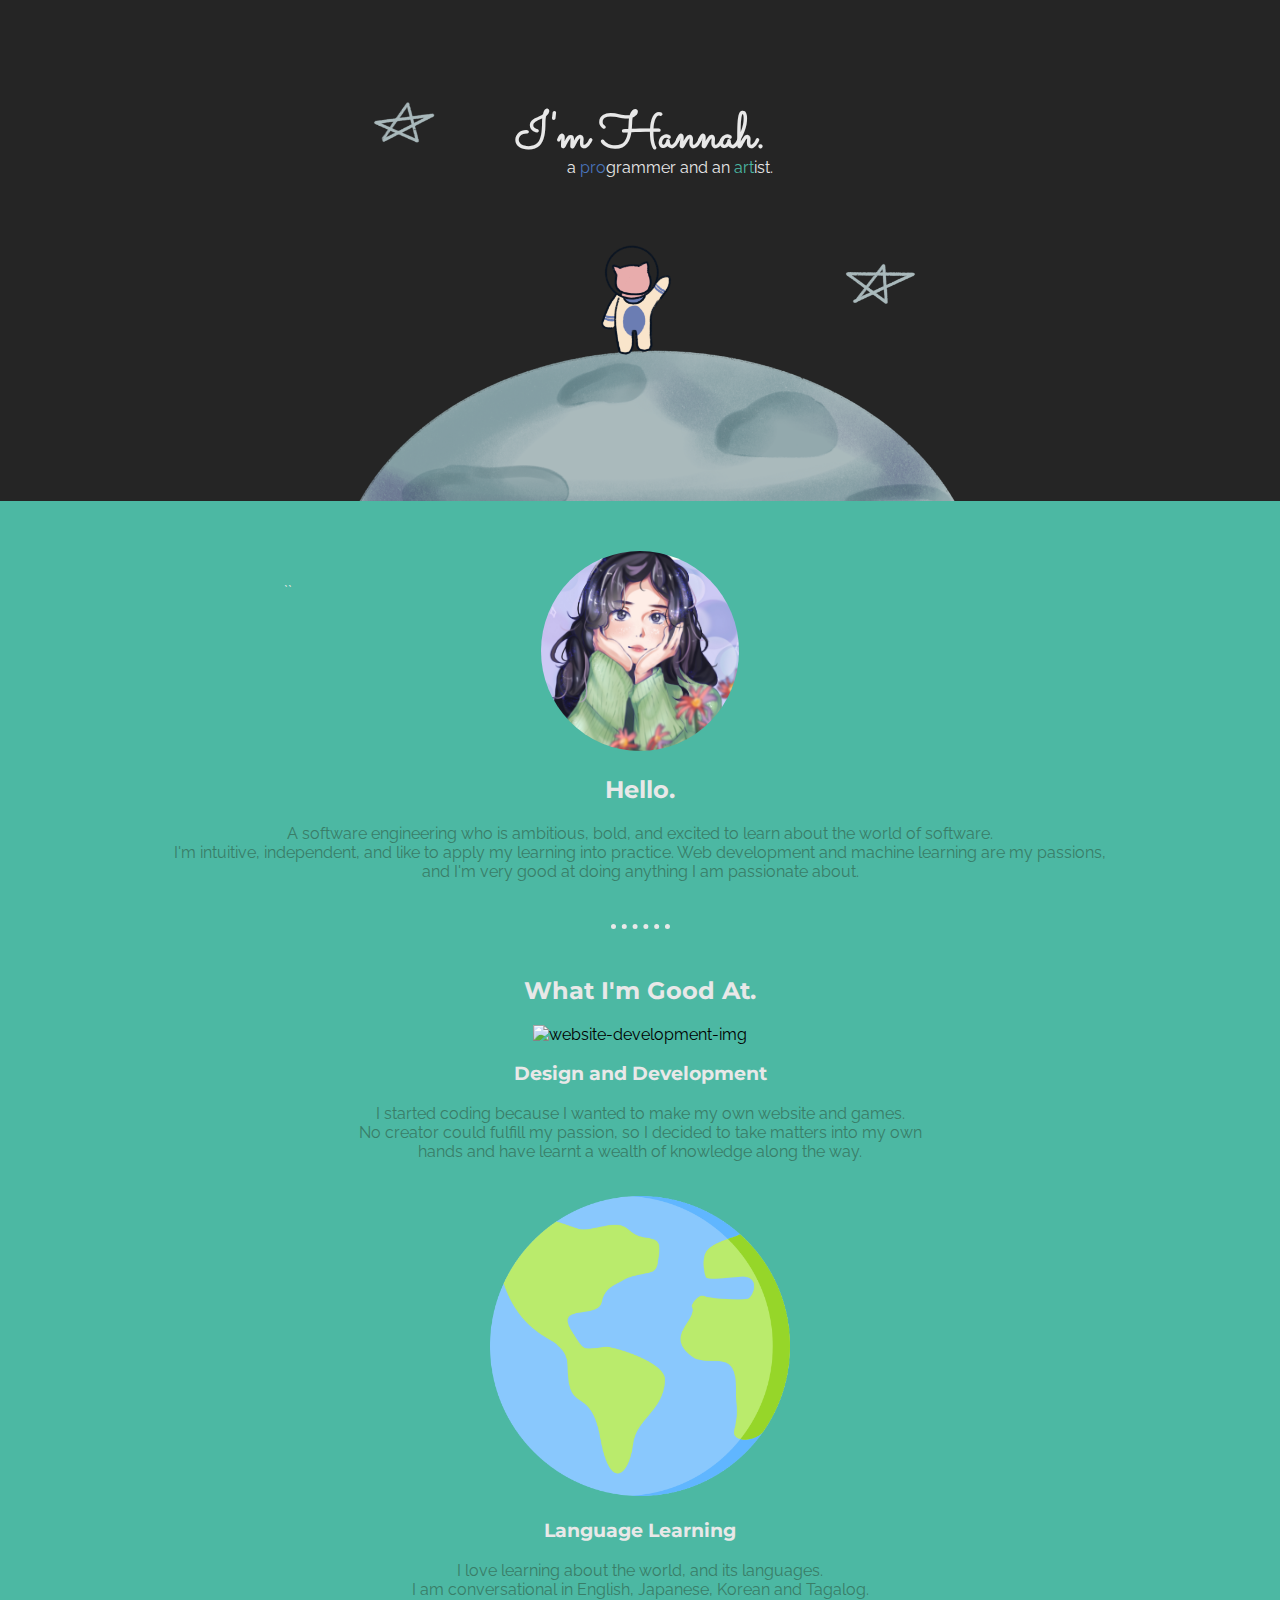
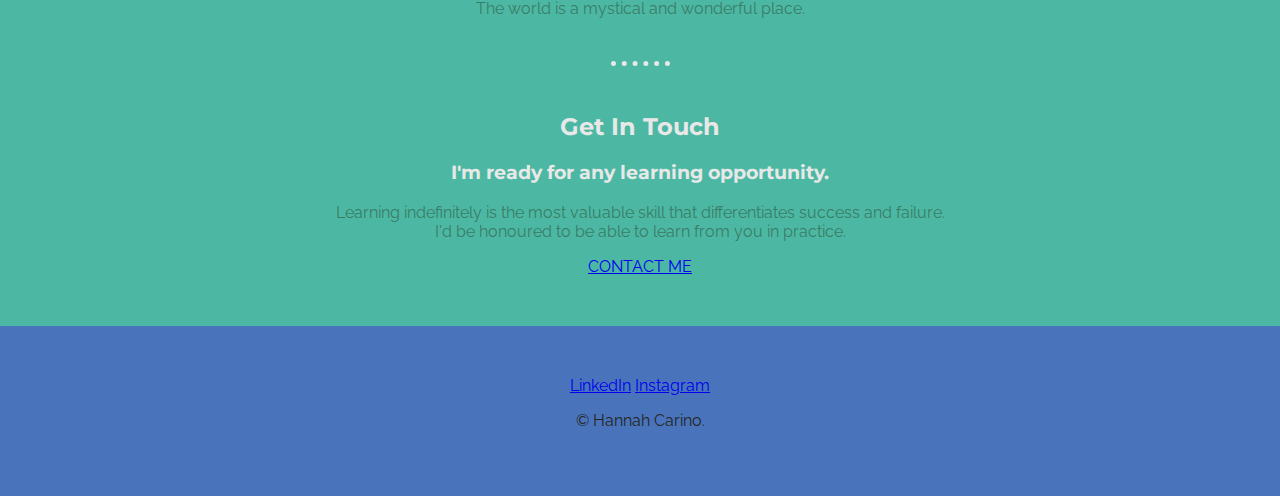
==== index.html @ c3e3457b "initial website" ====
<!DOCTYPE html>
<html lang="en" dir="ltr">
  <head>
    <meta charset="utf-8">
    <title>Hannah Carino</title>
    <link rel="stylesheet" type="text/css" href="css/styles.css">
    <link rel="preconnect" href="https://fonts.googleapis.com">
    <link rel="preconnect" href="https://fonts.gstatic.com" crossorigin>
    <link href="https://fonts.googleapis.com/css2?family=Montserrat:wght@300&family=Raleway&family=Sacramento&display=swap" rel="stylesheet">
  </head>

  <body>


    <div class="top-container">
      <span class="Header">
      <h1> I'm Hannah.</h1>
      <p class="subtitle"> a <span class="pro">pro</span>grammer and an <span class="art">art</span>ist.</p>
    ``</span>
      <img class="space-cat" src="images/space-cat.png" alt="space-cat-img">
    </div>


    <div class="middle-container">
      <div class="profile">
        <img class="profile-image" src="images/self-drawing.jpg" alt="profile-img">
        <h2>Hello.</h2>
        <p>A software engineering who is ambitious, bold, and excited to learn about the world of software.<br>
        I'm intuitive, independent, and like to apply my learning into practice. Web development and machine learning are my passions,<br>
        and I'm very good at doing anything I am passionate about.</p>
      </div>
      <br>
      <hr>
      <br>
      <div class="skills">
        <h2>What I'm Good At.</h2>
        <div class="skill-row">
          <img class="web-gif" src="https://media.giphy.com/media/YULPJoecGetvtOm1H0/giphy.gif" alt="website-development-img">
          <h3>Design and Development</h3>
          <p>I started coding because I wanted to make my own website and games.<br> No creator could fulfill my passion, so I decided to take matters into my own<br> hands
          and have learnt a wealth of knowledge along the way.</p>
          <br>
        </div>
        <div class="skill-row">
          <img class="earth-img" src="images/earth.png" alt="earth-img">
          <h3>Language Learning</h3>
          <p>I love learning about the world, and its languages.
            <br>I am conversational in English, Japanese, Korean and Tagalog.
            <br> The world is a mystical and wonderful place.</p>
        </div>
      </div>
      <br>
      <hr>
      <br>
      <div class="contact-me">
        <h2>Get In Touch</h2>
        <h3>I'm ready for any learning opportunity.</h3>
        <p>Learning indefinitely is the most valuable skill that differentiates success and failure.
        <br> I'd be honoured to be able to learn from you in practice.</p>
        <a class="btn" href="mailto:hcarino.official@gmail.com">CONTACT ME</a>
      </div>
    </div>


    <div class="bottom-container">
      <a class="footer-link" href="https://www.linkedin.com/in/hc243/">LinkedIn</a>
      <a class="footer-link" href="https://www.instagram.com/zerosicx/">Instagram</a>
      <p class="credit">© Hannah Carino.</p>
    </div>


  </body>

</html>
---- css/styles.css ----
/* Colours to remember:
Light: #e8e8e8
Green for Headers: #4CB8A3
Blue for links: #4974BB
Background color: #252525
 */
body {
  font-family: "Raleway", sans-serif;
  margin: 0;
  /* text align needs to be put into the PARENT of elements we want to centre */
  text-align: center;
}

hr {
  border: none;
  border-top: 5px dotted #e8e8e8;
  width: 5%;
  border-color: #e8e8e8;
}

h1 {
  margin: 0;
  font-family: "Sacramento";
  font-size: 50px;
}

h2 {
  font-family: "Montserrat";
  color: #e8e8e8;
}

h3 {
  font-family: "Montserrat";
  color: #e8e8e8;
}

p{
  color: #397d68;
}

.top-container {
  background-color: #252525;
  color: #e8e8e8;
  margin: 0;
}

.space-cat{
  text-align: center;
  vertical-align: bottom;
  width: 700px;
}

.Header{
  position: relative;
  top: 100px;
}

.middle-container {
  background-color: #4CB8A3;
  margin: 0;
  padding: 50px;
}

.bottom-container {
  background-color: #4974BB;
  margin: 0;
  padding: 50px;
}

.pro {
  color: #4974BB;
}

.art{
  color: #4CB8A3;
}

.profile-image{
  height: 200px;
  border-radius: 50%;
}

.web-gif{
  width: 400px;
  padding: 0;
}

.subtitle{
  color: #e8e8e8;
  margin: 0;
  position: relative;
  bottom: 15px;
  left: 30px;
}

.earth-img{
  height: 300px;
}

.credit{
  color: #252525;
}
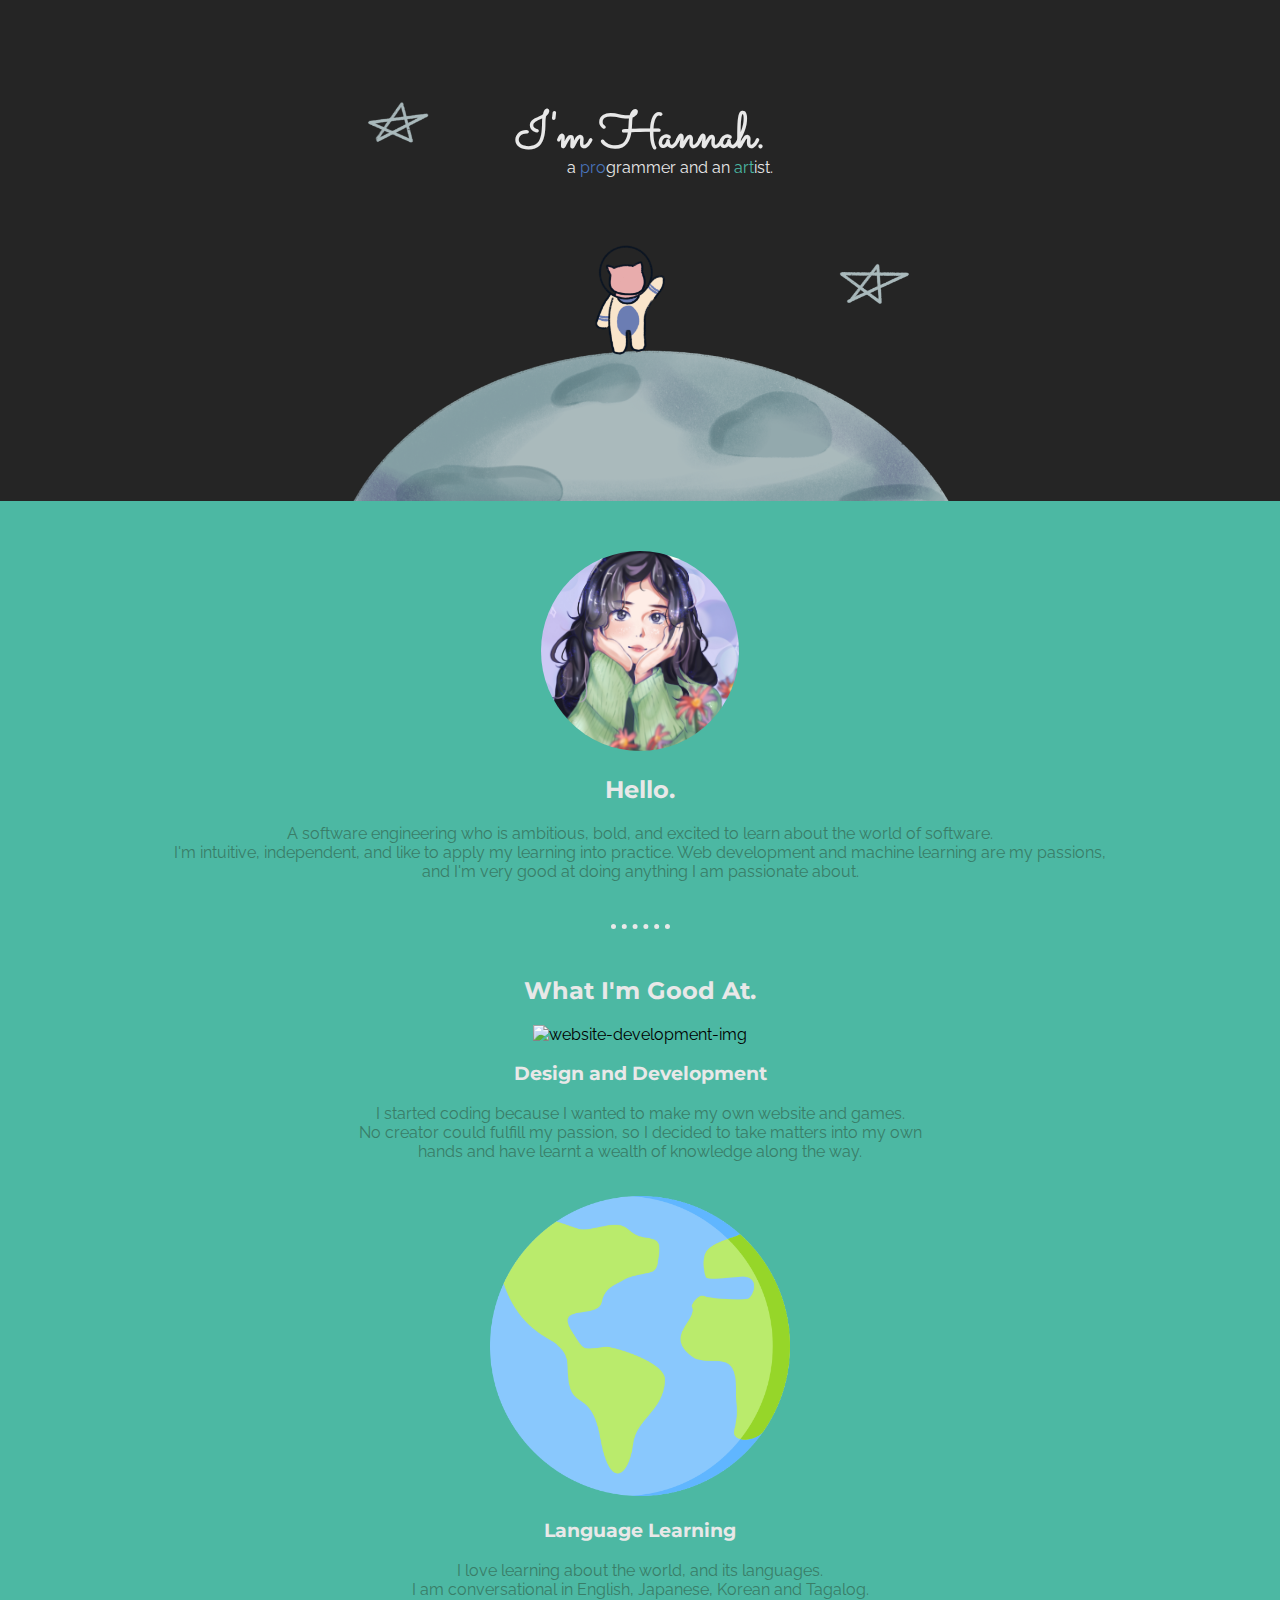
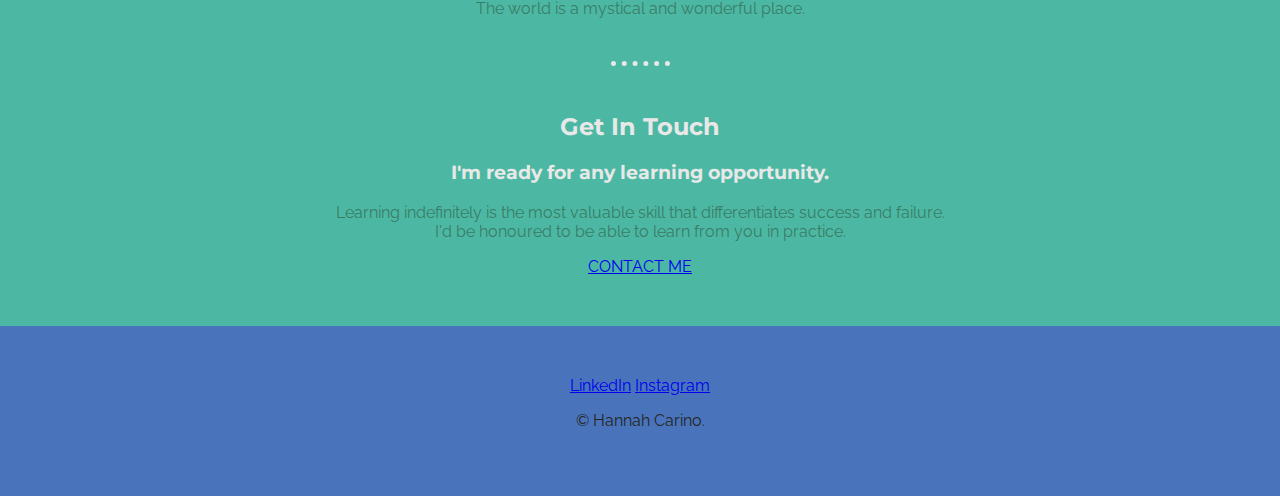
==== commit 922f0afa: "removed random apostrophes" ====
--- a/index.html
+++ b/index.html
@@ -16,7 +16,7 @@
       <span class="Header">
       <h1> I'm Hannah.</h1>
       <p class="subtitle"> a <span class="pro">pro</span>grammer and an <span class="art">art</span>ist.</p>
-    ``</span>
+    </span>
       <img class="space-cat" src="images/space-cat.png" alt="space-cat-img">
     </div>
 
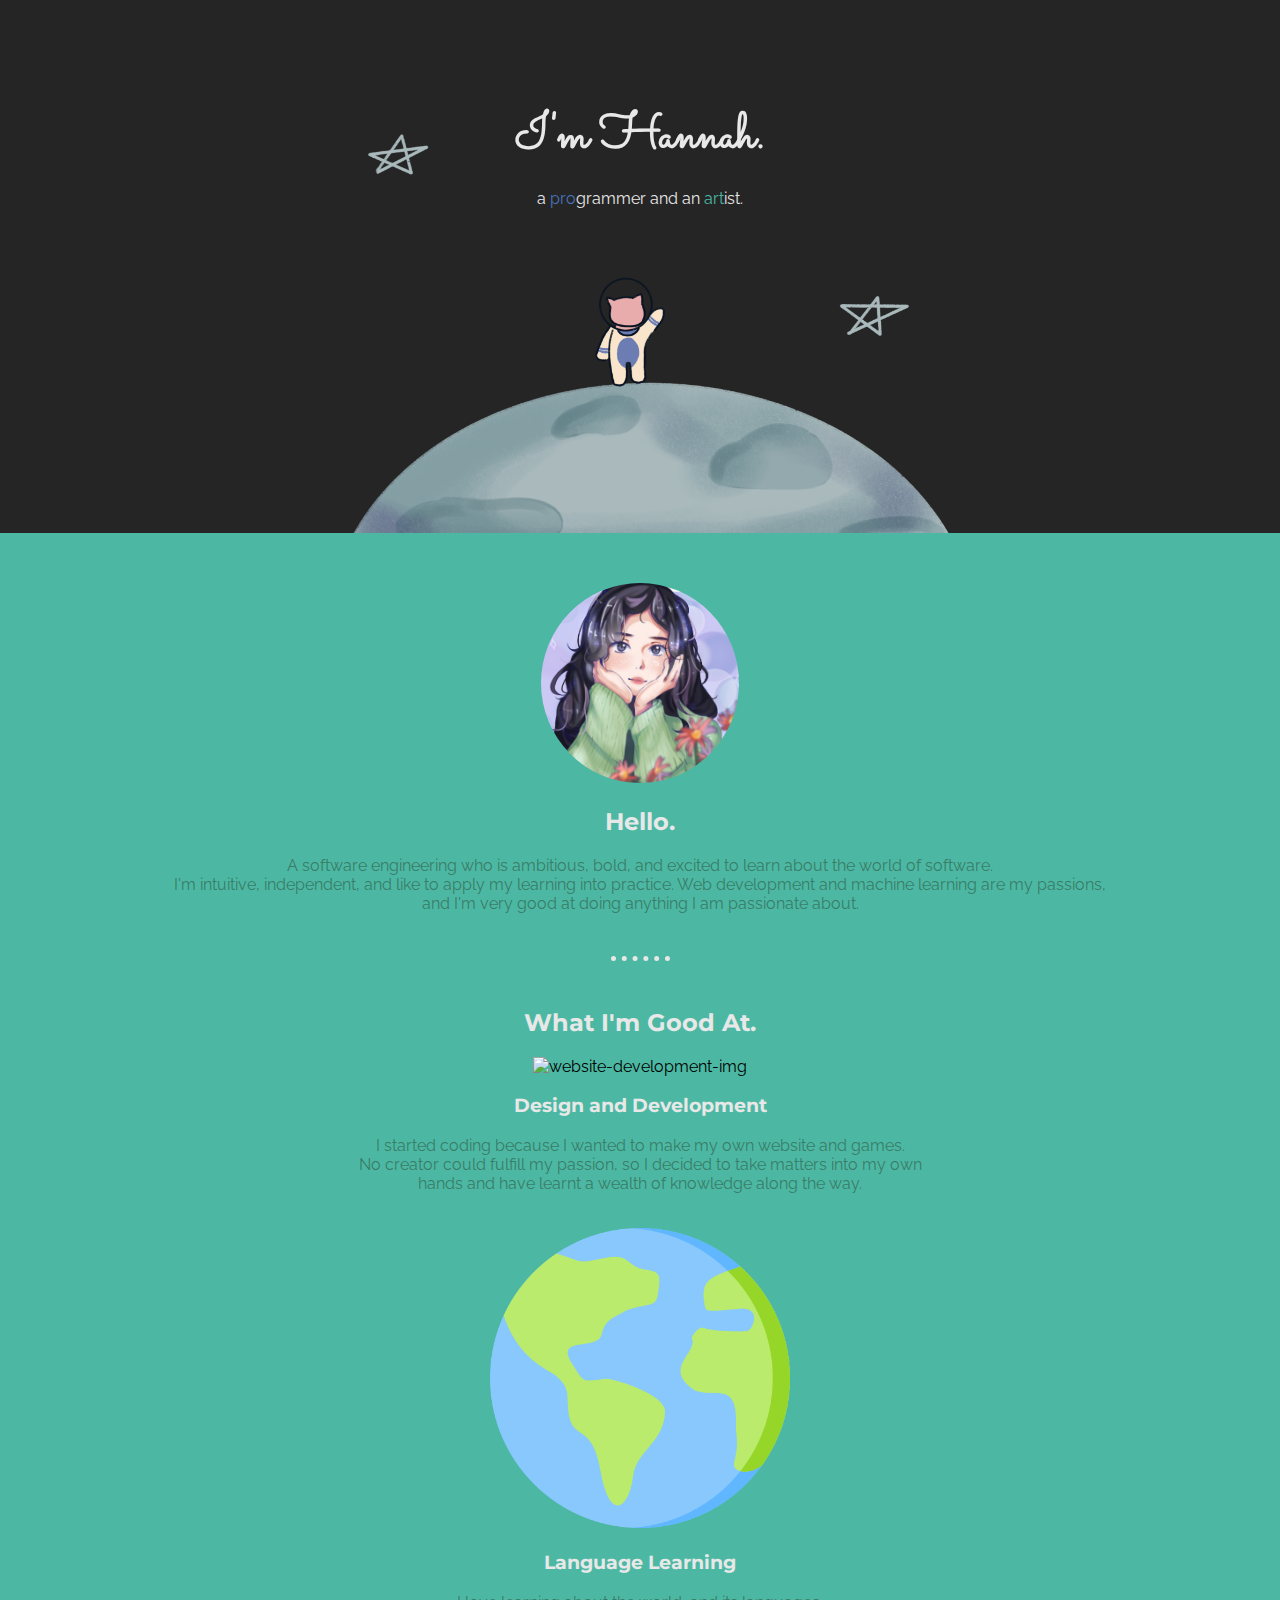
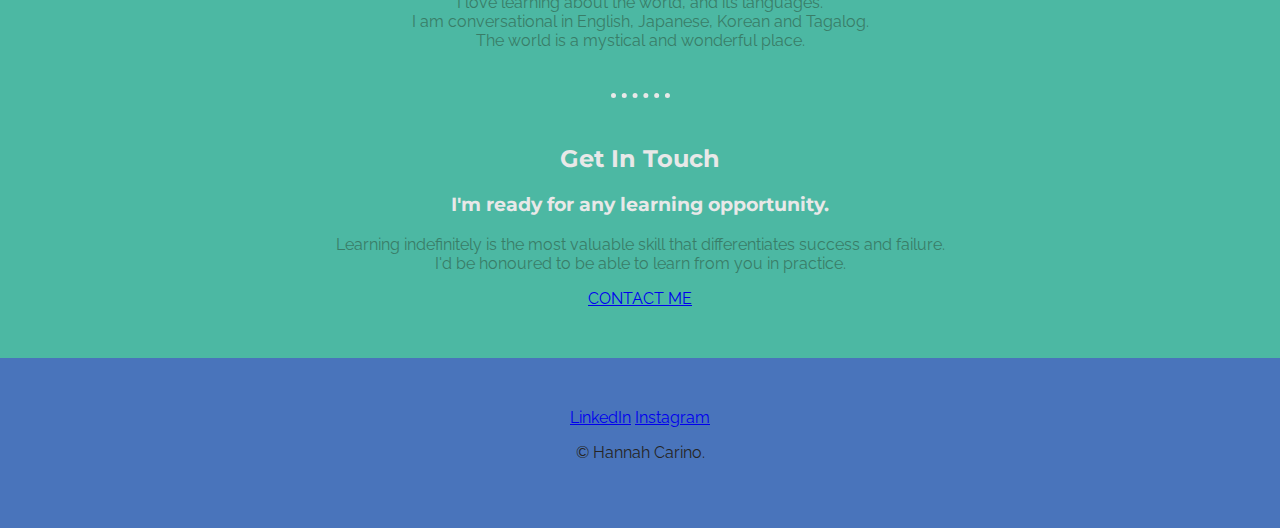
==== commit c0d6ecc5: "created a contact page" ====
--- a/index.html
+++ b/index.html
@@ -4,6 +4,7 @@
     <meta charset="utf-8">
     <title>Hannah Carino</title>
     <link rel="stylesheet" type="text/css" href="css/styles.css">
+    <link rel="icon" type="image/x-icon" href="favicon.ico">
     <link rel="preconnect" href="https://fonts.googleapis.com">
     <link rel="preconnect" href="https://fonts.gstatic.com" crossorigin>
     <link href="https://fonts.googleapis.com/css2?family=Montserrat:wght@300&family=Raleway&family=Sacramento&display=swap" rel="stylesheet">
@@ -57,7 +58,7 @@
         <h3>I'm ready for any learning opportunity.</h3>
         <p>Learning indefinitely is the most valuable skill that differentiates success and failure.
         <br> I'd be honoured to be able to learn from you in practice.</p>
-        <a class="btn" href="mailto:hcarino.official@gmail.com">CONTACT ME</a>
+        <a class="btn" href="contact-me.html">CONTACT ME</a>
       </div>
     </div>
 
--- a/css/styles.css
+++ b/css/styles.css
@@ -7,8 +7,13 @@
 body {
   font-family: "Raleway", sans-serif;
   margin: 0;
+  border: 0;
+  width: 100%;
+  height: 100%;
   /* text align needs to be put into the PARENT of elements we want to centre */
   text-align: center;
+  overflow-x: hidden;
+  width: 100%;
 }
 
 hr {
@@ -87,10 +92,6 @@
 
 .subtitle{
   color: #e8e8e8;
-  margin: 0;
-  position: relative;
-  bottom: 15px;
-  left: 30px;
 }
 
 .earth-img{
@@ -100,3 +101,40 @@
 .credit{
   color: #252525;
 }
+
+fieldset{
+  color: white;
+  width: 500px;
+  margin: auto;
+  border: 1px solid #e8e8e8;
+}
+
+label.field{
+  text-align: left;
+  width: 80px;
+  float: left;
+
+}
+
+input.textbox{
+  width: 150px;
+  float:left;
+  border: 1px solid #397d68;
+  border-radius: 4px;
+}
+
+fieldset p{
+  color: #e8e8e8;
+  clear: both;
+  padding: 5px;
+}
+
+textarea{
+  float: left;
+  border: 1px solid #397d68;
+  border-radius: 4px;
+}
+
+input.button{
+  width: 80px;
+}
